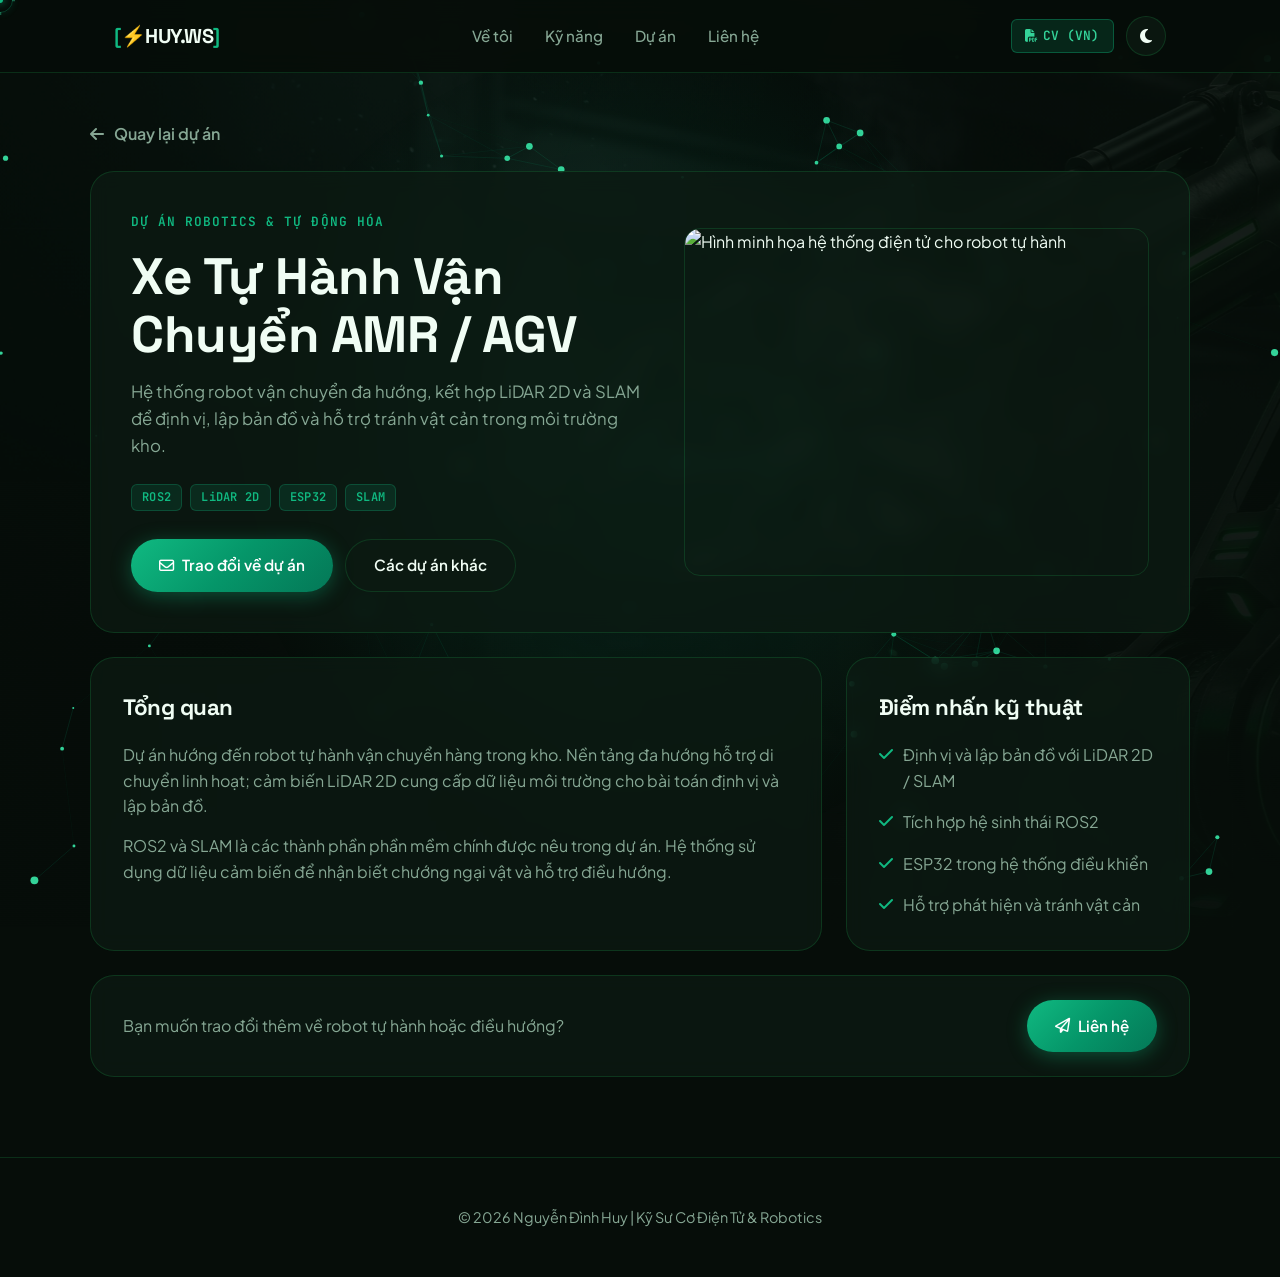
==== project-amr.html @ 8f57e33b "Update porfolio website" ====
<!DOCTYPE html>
<html lang="vi">

<head>
    <meta charset="UTF-8">
    <meta name="viewport" content="width=device-width, initial-scale=1.0">
    <meta name="description"
        content="Chi tiết dự án robot tự hành AMR/AGV với ROS2, LiDAR, SLAM và khả năng vận chuyển trong kho.">
    <title>Xe Tự Hành AMR / AGV | Nguyễn Đình Huy</title>
    <link rel="preconnect" href="https://fonts.googleapis.com">
    <link rel="preconnect" href="https://fonts.gstatic.com" crossorigin>
    <link
        href="https://fonts.googleapis.com/css2?family=JetBrains+Mono:wght@400;500;600;700&family=Plus+Jakarta+Sans:wght@300;400;500;600;700&family=Space+Grotesk:wght@400;500;600;700&display=swap"
        rel="stylesheet">
    <link rel="stylesheet" href="https://cdnjs.cloudflare.com/ajax/libs/font-awesome/6.4.0/css/all.min.css">
    <link rel="stylesheet" href="style.css">
</head>

<body>
    <div class="cyber-cursor-dot" id="cursorDot"></div>
    <div class="cyber-cursor-ring" id="cursorRing">
        <span class="notch notch-t"></span>
        <span class="notch notch-b"></span>
        <span class="notch notch-l"></span>
        <span class="notch notch-r"></span>
    </div>
    <div class="site-bg" id="siteBg"></div>
    <div class="bg-spotlight" id="bgSpotlight"></div>
    <canvas id="techCanvas" class="tech-canvas"></canvas>

    <header class="navbar">
        <div class="nav-container">
            <a href="index.html" class="logo"><span class="logo-accent">[⚡</span>HUY.WS<span
                    class="logo-accent">]</span></a>
            <nav class="nav-links" id="navLinks">
                <a href="index.html#about" class="nav-item">Về tôi</a>
                <a href="index.html#skills" class="nav-item">Kỹ năng</a>
                <a href="index.html#projects" class="nav-item">Dự án</a>
                <a href="index.html#contact" class="nav-item">Liên hệ</a>
            </nav>
            <div class="nav-actions">
                <div class="cv-nav-links">
                    <a href="Personal%20Information/CV_Vietnamese_version.pdf" target="_blank" rel="noopener"
                        class="nav-cv-btn"><i class="fa-solid fa-file-pdf"></i> CV (VN)</a>
                </div>
                <button id="themeToggle" class="icon-btn" type="button" title="Chuyển chế độ sáng/tối"
                    aria-label="Chuyển chế độ sáng/tối"><i class="fa-solid fa-moon"></i></button>
                <button id="mobileMenuBtn" class="mobile-toggle icon-btn" type="button" aria-label="Menu">
                    <i class="fa-solid fa-bars"></i>
                </button>
            </div>
        </div>
    </header>

    <main class="project-detail-section">
        <div class="project-detail-container">
            <div class="project-breadcrumb">
                <a class="project-back-link" href="index.html#projects">
                    <i class="fa-solid fa-arrow-left"></i> Quay lại dự án
                </a>
            </div>

            <section class="project-detail-hero" aria-labelledby="projectTitle">
                <div class="project-detail-copy">
                    <p class="project-detail-eyebrow">Dự án Robotics & Tự động hóa</p>
                    <h1 class="project-detail-title" id="projectTitle">Xe Tự Hành Vận Chuyển AMR / AGV</h1>
                    <p class="project-detail-summary">
                        Hệ thống robot vận chuyển đa hướng, kết hợp LiDAR 2D và SLAM để định vị, lập bản đồ và hỗ trợ
                        tránh vật cản trong môi trường kho.
                    </p>
                    <div class="project-detail-tags" aria-label="Công nghệ sử dụng">
                        <span class="tag">ROS2</span>
                        <span class="tag">LiDAR 2D</span>
                        <span class="tag">ESP32</span>
                        <span class="tag">SLAM</span>
                    </div>
                    <div class="project-detail-actions">
                        <a class="btn btn-primary"
                            href="mailto:dinhhuy76.mechatronics@gmail.com?subject=Trao%20%C4%91%E1%BB%95i%20v%E1%BB%81%20d%E1%BB%B1%20%C3%A1n%20AMR">
                            <i class="fa-regular fa-envelope"></i> Trao đổi về dự án
                        </a>
                        <a class="btn btn-secondary" href="index.html#projects">Các dự án khác</a>
                    </div>
                </div>
                <img class="project-detail-image"
                    src="https://images.unsplash.com/photo-1518770660439-4636190af475?auto=format&fit=crop&w=1200&q=85"
                    alt="Hình minh họa hệ thống điện tử cho robot tự hành">
            </section>

            <div class="project-detail-content">
                <section class="project-detail-card">
                    <h2>Tổng quan</h2>
                    <p>
                        Dự án hướng đến robot tự hành vận chuyển hàng trong kho. Nền tảng đa hướng hỗ trợ di chuyển
                        linh hoạt; cảm biến LiDAR 2D cung cấp dữ liệu môi trường cho bài toán định vị và lập bản đồ.
                    </p>
                    <p>
                        ROS2 và SLAM là các thành phần phần mềm chính được nêu trong dự án. Hệ thống sử dụng dữ liệu
                        cảm biến để nhận biết chướng ngại vật và hỗ trợ điều hướng.
                    </p>
                </section>
                <aside class="project-detail-card">
                    <h2>Điểm nhấn kỹ thuật</h2>
                    <ul class="project-detail-list">
                        <li><i class="fa-solid fa-check"></i><span>Định vị và lập bản đồ với LiDAR 2D / SLAM</span></li>
                        <li><i class="fa-solid fa-check"></i><span>Tích hợp hệ sinh thái ROS2</span></li>
                        <li><i class="fa-solid fa-check"></i><span>ESP32 trong hệ thống điều khiển</span></li>
                        <li><i class="fa-solid fa-check"></i><span>Hỗ trợ phát hiện và tránh vật cản</span></li>
                    </ul>
                </aside>
            </div>

            <section class="project-detail-footer">
                <p>Bạn muốn trao đổi thêm về robot tự hành hoặc điều hướng?</p>
                <a class="btn btn-primary" href="mailto:dinhhuy76.mechatronics@gmail.com">
                    <i class="fa-regular fa-paper-plane"></i> Liên hệ
                </a>
            </section>
        </div>
    </main>

    <footer class="footer">
        <p>© <span id="year"></span> Nguyễn Đình Huy | Kỹ Sư Cơ Điện Tử & Robotics</p>
    </footer>
    <div id="toast" class="toast"></div>
    <script src="script.js"></script>
</body>

</html>
---- style.css ----
:root {
    --bg-color: #060d09;
    --bg-secondary: #0a1610;
    --card-bg: rgba(12, 26, 18, 0.78);
    --card-border: rgba(34, 197, 94, 0.18);
    --card-border-hover: rgba(52, 211, 153, 0.5);
    --text-primary: #f0fdf4;
    --text-secondary: #86a794;
    --accent: #10b981;
    --accent-hover: #34d399;
    --accent-glow: rgba(16, 185, 129, 0.35);
    --accent-gradient: linear-gradient(135deg, #10b981 0%, #059669 50%, #047857 100%);
    --accent-cyber: linear-gradient(135deg, #00f59b 0%, #10b981 50%, #0284c7 100%);
    --blob-1: rgba(16, 185, 129, 0.16);
    --blob-2: rgba(5, 150, 105, 0.14);
    --nav-bg: rgba(6, 13, 9, 0.88);
    --radius-sm: 8px;
    --radius-md: 16px;
    --radius-lg: 24px;
    --transition: all 0.3s cubic-bezier(0.4, 0, 0.2, 1);
}

[data-theme="light"] {
    --bg-color: #f1f8f4;
    --bg-secondary: #e5f1ea;
    --card-bg: rgba(255, 255, 255, 0.88);
    --card-border: rgba(16, 185, 129, 0.2);
    --card-border-hover: rgba(5, 150, 105, 0.5);
    --text-primary: #062b1b;
    --text-secondary: #3b6351;
    --accent: #059669;
    --accent-hover: #047857;
    --accent-glow: rgba(5, 150, 105, 0.25);
    --accent-gradient: linear-gradient(135deg, #059669 0%, #10b981 50%, #047857 100%);
    --accent-cyber: linear-gradient(135deg, #059669 0%, #0d9488 50%, #0284c7 100%);
    --blob-1: rgba(16, 185, 129, 0.15);
    --blob-2: rgba(52, 211, 153, 0.12);
    --nav-bg: rgba(241, 248, 244, 0.9);
}

* {
    margin: 0;
    padding: 0;
    box-sizing: border-box;
}

html {
    scroll-behavior: smooth;
    font-family: 'Plus Jakarta Sans', -apple-system, BlinkMacSystemFont, sans-serif;
}

h1, h2, h3, h4, .hero-title, .section-title, .logo, .avatar-name, .project-title {
    font-family: 'Space Grotesk', -apple-system, BlinkMacSystemFont, sans-serif;
    letter-spacing: -0.5px;
}

body {
    background-color: var(--bg-color);
    color: var(--text-primary);
    min-height: 100vh;
    line-height: 1.6;
    overflow-x: hidden;
    position: relative;
    transition: background-color 0.4s ease, color 0.4s ease;
}

/* Immersive High-Tech Background Image with Parallax */
.site-bg {
    position: fixed;
    top: 0;
    left: 0;
    width: 100%;
    height: 100%;
    background-image: url('Personal%20Information/Background.png');
    background-position: center center;
    background-size: cover;
    background-repeat: no-repeat;
    z-index: -3;
    pointer-events: none;
    transform: scale(1.06) translate(var(--bg-x, 0px), var(--bg-y, 0px));
    transition: transform 0.15s cubic-bezier(0.25, 0.46, 0.45, 0.94);
    will-change: transform;
}

.site-bg::after {
    content: "";
    position: absolute;
    inset: 0;
    /* Làm sáng nhẹ hơn một chút, giữ độ sâu công nghệ */
    background: 
        radial-gradient(circle at center, rgba(6, 13, 9, 0.44) 0%, rgba(6, 13, 9, 0.78) 85%),
        linear-gradient(180deg, rgba(6, 13, 9, 0.54) 0%, rgba(6, 13, 9, 0.70) 50%, rgba(6, 13, 9, 0.88) 100%);
}

[data-theme="light"] .site-bg::after {
    background: 
        radial-gradient(circle at center, rgba(241, 248, 244, 0.65) 0%, rgba(241, 248, 244, 0.88) 85%),
        linear-gradient(180deg, rgba(241, 248, 244, 0.7) 0%, rgba(241, 248, 244, 0.82) 50%, rgba(241, 248, 244, 0.94) 100%);
}

/* Mouse Spotlight Flashlight */
.bg-spotlight {
    position: fixed;
    top: 0;
    left: 0;
    width: 100%;
    height: 100%;
    pointer-events: none;
    z-index: -2;
    background: radial-gradient(
        circle 550px at var(--mouse-x, 50%) var(--mouse-y, 50%),
        rgba(16, 185, 129, 0.14),
        transparent 75%
    );
    transition: opacity 0.3s ease;
}

/* Interactive Particle Canvas */
.tech-canvas {
    position: fixed;
    top: 0;
    left: 0;
    width: 100%;
    height: 100%;
    z-index: -1;
    pointer-events: none;
}

/* Custom Futuristic Cyber Cursor (Nhỏ gọn, mờ dịu và tinh tế) */
.cyber-cursor-dot {
    position: fixed;
    top: 0;
    left: 0;
    width: 6px;
    height: 6px;
    background: #10b981;
    border-radius: 50%;
    pointer-events: none;
    z-index: 9999;
    box-shadow: 0 0 8px #10b981;
    transform: translate(-50%, -50%);
    transition: width 0.2s, height 0.2s, background-color 0.2s;
}

.cyber-cursor-ring {
    position: fixed;
    top: 0;
    left: 0;
    width: 26px;
    height: 26px;
    border: 1px solid rgba(16, 185, 129, 0.38);
    opacity: 0.75;
    border-radius: 50%;
    pointer-events: none;
    z-index: 9998;
    transform: translate(-50%, -50%);
    transition: width 0.25s cubic-bezier(0.175, 0.885, 0.32, 1.275), 
                height 0.25s cubic-bezier(0.175, 0.885, 0.32, 1.275), 
                border-color 0.2s, 
                background-color 0.2s, 
                opacity 0.2s,
                border-radius 0.2s;
    box-shadow: 0 0 8px rgba(16, 185, 129, 0.18);
}

.notch {
    position: absolute;
    background: rgba(52, 211, 153, 0.55);
    pointer-events: none;
    transition: all 0.2s ease;
}
.notch-t { top: -3px; left: 50%; transform: translateX(-50%); width: 1.5px; height: 3px; }
.notch-b { bottom: -3px; left: 50%; transform: translateX(-50%); width: 1.5px; height: 3px; }
.notch-l { left: -3px; top: 50%; transform: translateY(-50%); width: 3px; height: 1.5px; }
.notch-r { right: -3px; top: 50%; transform: translateY(-50%); width: 3px; height: 1.5px; }

.cyber-cursor-ring.hovering {
    width: 44px;
    height: 44px;
    border-radius: 8px;
    border-color: rgba(52, 211, 153, 0.65);
    background-color: rgba(16, 185, 129, 0.08);
    box-shadow: 0 0 16px rgba(52, 211, 153, 0.3);
    opacity: 0.95;
}
.cyber-cursor-dot.hovering {
    width: 8px;
    height: 8px;
    background: #34d399;
    box-shadow: 0 0 12px #34d399;
}

.cyber-cursor-ring.clicking {
    transform: translate(-50%, -50%) scale(0.75);
    border-color: #00f59b;
    background-color: rgba(0, 245, 155, 0.2);
}

@media (hover: none) and (pointer: coarse) {
    .cyber-cursor-dot, .cyber-cursor-ring {
        display: none !important;
    }
}

/* Tech Accent Font */
.tech-font {
    font-family: 'JetBrains Mono', 'Fira Code', monospace;
}

/* Utilities */
.gradient-text {
    background: var(--accent-gradient);
    -webkit-background-clip: text;
    -webkit-text-fill-color: transparent;
    display: inline-block;
}

/* Navbar */
.navbar {
    position: sticky;
    top: 0;
    z-index: 100;
    backdrop-filter: blur(12px);
    -webkit-backdrop-filter: blur(12px);
    background-color: var(--nav-bg);
    border-bottom: 1px solid var(--card-border);
    transition: var(--transition);
}

.nav-container {
    max-width: 1100px;
    margin: 0 auto;
    padding: 1rem 1.5rem;
    display: flex;
    align-items: center;
    justify-content: space-between;
}

.logo {
    font-size: 1.25rem;
    font-weight: 800;
    color: var(--text-primary);
    text-decoration: none;
    letter-spacing: -0.5px;
}
.logo-accent {
    color: var(--accent);
}

.nav-links {
    display: flex;
    gap: 2rem;
}

.nav-item {
    text-decoration: none;
    color: var(--text-secondary);
    font-weight: 500;
    font-size: 0.95rem;
    transition: var(--transition);
    position: relative;
}

.nav-item:hover, .nav-item.active {
    color: var(--text-primary);
}

.nav-actions {
    display: flex;
    align-items: center;
    gap: 0.75rem;
}

.cv-nav-links {
    display: flex;
    align-items: center;
    gap: 0.5rem;
}

.nav-cv-btn {
    padding: 0.38rem 0.85rem;
    background: rgba(16, 185, 129, 0.15);
    border: 1px solid rgba(16, 185, 129, 0.35);
    color: var(--accent-hover);
    text-decoration: none;
    border-radius: 6px;
    font-size: 0.8rem;
    font-family: 'JetBrains Mono', monospace;
    font-weight: 600;
    display: inline-flex;
    align-items: center;
    gap: 5px;
    transition: var(--transition);
}

.nav-cv-btn:hover {
    background: var(--accent);
    color: #ffffff;
    box-shadow: 0 0 15px rgba(16, 185, 129, 0.4);
    transform: translateY(-2px);
}

.nav-cv-btn.outline {
    background: transparent;
    border-color: var(--card-border);
    color: var(--text-secondary);
}

.nav-cv-btn.outline:hover {
    border-color: var(--accent);
    color: var(--text-primary);
}

.icon-btn {
    background: var(--card-bg);
    border: 1px solid var(--card-border);
    color: var(--text-primary);
    width: 40px;
    height: 40px;
    border-radius: 50%;
    cursor: pointer;
    display: flex;
    align-items: center;
    justify-content: center;
    font-size: 1rem;
    transition: var(--transition);
}

.icon-btn:hover {
    transform: translateY(-2px);
    border-color: var(--accent);
    color: var(--accent);
}

.mobile-toggle {
    display: none;
}

/* Hero Section */
.hero-section {
    padding: 6rem 1.5rem 4rem;
    text-align: center;
}

.hero-container {
    max-width: 800px;
    margin: 0 auto;
}

.hero-badge {
    display: inline-flex;
    align-items: center;
    gap: 8px;
    padding: 6px 16px;
    background: var(--card-bg);
    border: 1px solid var(--card-border);
    border-radius: 100px;
    font-size: 0.85rem;
    font-family: 'JetBrains Mono', monospace;
    color: var(--text-secondary);
    margin-bottom: 1.5rem;
    letter-spacing: 0.5px;
}

.badge-dot {
    width: 8px;
    height: 8px;
    background-color: var(--accent);
    border-radius: 50%;
    box-shadow: 0 0 10px var(--accent);
    animation: pulse 2s infinite;
}

@keyframes pulse {
    0%, 100% { opacity: 1; transform: scale(1); box-shadow: 0 0 12px var(--accent); }
    50% { opacity: 0.5; transform: scale(0.8); box-shadow: 0 0 4px var(--accent); }
}

.hero-title {
    font-size: 3rem;
    font-weight: 800;
    line-height: 1.2;
    margin-bottom: 1.25rem;
    letter-spacing: -1px;
}

.hero-subtitle {
    font-size: 1.15rem;
    color: var(--text-secondary);
    max-width: 600px;
    margin: 0 auto 2.5rem;
}

.hero-cta {
    display: flex;
    justify-content: center;
    gap: 1rem;
    margin-bottom: 2.5rem;
    flex-wrap: wrap;
}

.btn {
    padding: 0.85rem 1.75rem;
    border-radius: 100px;
    font-weight: 600;
    font-size: 0.95rem;
    text-decoration: none;
    display: inline-flex;
    align-items: center;
    gap: 0.5rem;
    cursor: pointer;
    transition: var(--transition);
    border: none;
}

.btn-primary {
    background: var(--accent-gradient);
    color: #ffffff;
    box-shadow: 0 4px 20px var(--accent-glow);
}

.btn-primary:hover {
    transform: translateY(-2px);
    box-shadow: 0 6px 25px rgba(16, 185, 129, 0.5);
}

.btn-cv {
    background: rgba(16, 185, 129, 0.18);
    color: var(--text-primary);
    border: 1.5px solid var(--accent);
    box-shadow: 0 4px 15px rgba(16, 185, 129, 0.25);
}

.btn-cv:hover {
    background: var(--accent);
    color: #ffffff;
    transform: translateY(-2px);
    box-shadow: 0 6px 25px rgba(16, 185, 129, 0.55);
}

.btn-secondary {
    background: var(--card-bg);
    color: var(--text-primary);
    border: 1px solid var(--card-border);
}

.btn-secondary:hover {
    border-color: var(--text-primary);
    transform: translateY(-2px);
}

.social-links {
    display: flex;
    justify-content: center;
    gap: 1.25rem;
}

.social-icon {
    color: var(--text-secondary);
    font-size: 1.35rem;
    transition: var(--transition);
}

.social-icon:hover {
    color: var(--accent);
    transform: translateY(-3px);
}

/* Sections Common */
.section {
    padding: 5rem 1.5rem;
}

.section-container {
    max-width: 1100px;
    margin: 0 auto;
}

.section-header {
    text-align: center;
    margin-bottom: 3.5rem;
}

.section-title {
    font-size: 2.25rem;
    font-weight: 800;
    letter-spacing: -0.5px;
    margin-bottom: 0.5rem;
}

.section-desc {
    color: var(--text-secondary);
    font-size: 1rem;
}

/* About Grid */
.about-grid {
    display: grid;
    grid-template-columns: 1fr 2fr;
    gap: 2rem;
}

.about-card {
    background: var(--card-bg);
    border: 1px solid var(--card-border);
    border-radius: var(--radius-lg);
    padding: 2.5rem;
    backdrop-filter: blur(10px);
}

.avatar-card {
    text-align: center;
    display: flex;
    flex-direction: column;
    align-items: center;
    justify-content: center;
}

.avatar-wrapper {
    position: relative;
    width: 150px;
    height: 150px;
    border-radius: 50%;
    padding: 4px;
    background: var(--accent-gradient);
    margin-bottom: 1.25rem;
    box-shadow: 0 0 25px rgba(16, 185, 129, 0.35);
    transition: transform 0.4s ease, box-shadow 0.4s ease;
}

.avatar-wrapper:hover {
    transform: scale(1.05);
    box-shadow: 0 0 40px rgba(16, 185, 129, 0.6);
}

.avatar-img {
    width: 100%;
    height: 100%;
    border-radius: 50%;
    object-fit: cover;
    display: block;
}

.avatar-glow-ring {
    position: absolute;
    inset: -6px;
    border-radius: 50%;
    border: 1.5px dashed rgba(52, 211, 153, 0.55);
    animation: rotateRing 15s linear infinite;
    pointer-events: none;
}

@keyframes rotateRing {
    from { transform: rotate(0deg); }
    to { transform: rotate(360deg); }
}

.avatar-name {
    font-size: 1.35rem;
    font-weight: 700;
    margin-bottom: 0.25rem;
}

.avatar-role {
    color: var(--accent);
    font-size: 0.9rem;
    font-weight: 500;
}

.bio-card h3 {
    font-size: 1.5rem;
    margin-bottom: 1rem;
}

.bio-card p {
    color: var(--text-secondary);
    margin-bottom: 2rem;
    line-height: 1.8;
}

.stats-grid {
    display: grid;
    grid-template-columns: repeat(3, 1fr);
    gap: 1.5rem;
    border-top: 1px solid var(--card-border);
    padding-top: 1.5rem;
}

.stat-number {
    display: block;
    font-size: 1.8rem;
    font-weight: 800;
    color: var(--accent);
}

.stat-label {
    font-size: 0.85rem;
    color: var(--text-secondary);
}

/* Skills Grid */
.skills-grid {
    display: grid;
    grid-template-columns: repeat(auto-fill, minmax(280px, 1fr));
    gap: 1.5rem;
}

.skill-card {
    background: var(--card-bg);
    border: 1px solid var(--card-border);
    border-radius: var(--radius-md);
    padding: 1.75rem;
    backdrop-filter: blur(10px);
    transition: var(--transition);
    position: relative;
    overflow: hidden;
}

.skill-card::after {
    content: "";
    position: absolute;
    top: 0;
    left: 0;
    right: 0;
    height: 2px;
    background: var(--accent-gradient);
    opacity: 0;
    transition: var(--transition);
}

.skill-card:hover {
    transform: translateY(-5px);
    border-color: var(--accent);
    box-shadow: 0 10px 25px rgba(0, 0, 0, 0.3), 0 0 15px rgba(16, 185, 129, 0.15);
}

.skill-card:hover::after {
    opacity: 1;
}

.skill-icon {
    font-size: 2.2rem;
    margin-bottom: 1rem;
    display: inline-block;
}

.skill-icon.chip { color: #10b981; }
.skill-icon.cad { color: #06b6d4; }
.skill-icon.pcb { color: #34d399; }
.skill-icon.plc { color: #f59e0b; }
.skill-icon.robot { color: #10b981; }
.skill-icon.code { color: #38bdf8; }

.skill-card h4 {
    font-size: 1.15rem;
    margin-bottom: 0.5rem;
}

.skill-card p {
    color: var(--text-secondary);
    font-size: 0.9rem;
}

/* Projects Grid */
.projects-grid {
    display: grid;
    grid-template-columns: repeat(auto-fill, minmax(320px, 1fr));
    gap: 2rem;
}

.project-card {
    background: var(--card-bg);
    border: 1px solid var(--card-border);
    border-radius: var(--radius-lg);
    overflow: hidden;
    backdrop-filter: blur(10px);
    transition: var(--transition);
    display: flex;
    flex-direction: column;
    color: inherit;
    text-decoration: none;
}

.project-card:hover {
    transform: translateY(-6px);
    border-color: var(--accent);
    box-shadow: 0 12px 30px rgba(0, 0, 0, 0.4), 0 0 20px rgba(16, 185, 129, 0.2);
}

.project-card:focus-visible {
    outline: 2px solid var(--accent);
    outline-offset: 4px;
}

.project-img-box {
    width: 100%;
    height: 190px;
    overflow: hidden;
    position: relative;
}

.project-img-box::after {
    content: "";
    position: absolute;
    inset: 0;
    background: linear-gradient(180deg, transparent 60%, rgba(6, 13, 9, 0.8) 100%);
    pointer-events: none;
}

.project-img {
    width: 100%;
    height: 100%;
    object-fit: cover;
    transition: transform 0.5s ease;
}

.project-card:hover .project-img {
    transform: scale(1.05);
}

.project-info {
    padding: 1.5rem;
    display: flex;
    flex-direction: column;
    flex: 1;
}

.project-tags {
    display: flex;
    gap: 0.5rem;
    margin-bottom: 0.75rem;
    flex-wrap: wrap;
}

.tag {
    font-family: 'JetBrains Mono', monospace;
    font-size: 0.75rem;
    padding: 3px 10px;
    background: rgba(16, 185, 129, 0.12);
    color: var(--accent);
    border: 1px solid rgba(16, 185, 129, 0.25);
    border-radius: 6px;
    font-weight: 600;
    letter-spacing: 0.3px;
}

.project-title {
    font-size: 1.25rem;
    margin-bottom: 0.5rem;
}

.project-description {
    font-size: 0.9rem;
    color: var(--text-secondary);
    margin-bottom: 1.5rem;
    flex: 1;
}

.project-links {
    display: flex;
    gap: 1rem;
}

.btn-link {
    font-size: 0.85rem;
    font-weight: 600;
    color: var(--accent);
    text-decoration: none;
    display: inline-flex;
    align-items: center;
    gap: 5px;
    transition: var(--transition);
}

.btn-link.secondary {
    color: var(--text-secondary);
}

.btn-link:hover {
    color: var(--accent-hover);
    text-decoration: underline;
}

/* Project detail pages */
.project-detail-section {
    padding: 3rem 1.5rem 5rem;
}

.project-detail-container {
    max-width: 1100px;
    margin: 0 auto;
}

.project-breadcrumb {
    margin-bottom: 1.5rem;
}

.project-back-link {
    display: inline-flex;
    align-items: center;
    gap: 0.6rem;
    color: var(--text-secondary);
    text-decoration: none;
    font-weight: 600;
    transition: var(--transition);
}

.project-back-link:hover {
    color: var(--accent);
    transform: translateX(-3px);
}

.project-detail-hero {
    display: grid;
    grid-template-columns: 1.05fr 0.95fr;
    align-items: center;
    gap: 2.5rem;
    padding: 2.5rem;
    background: var(--card-bg);
    border: 1px solid var(--card-border);
    border-radius: var(--radius-lg);
    backdrop-filter: blur(10px);
}

.project-detail-copy {
    min-width: 0;
}

.project-detail-eyebrow {
    margin-bottom: 1rem;
    color: var(--accent);
    font-family: 'JetBrains Mono', monospace;
    font-size: 0.8rem;
    font-weight: 600;
    letter-spacing: 0.08em;
    text-transform: uppercase;
}

.project-detail-title {
    margin-bottom: 1rem;
    font-size: clamp(2rem, 4vw, 3.25rem);
    line-height: 1.12;
}

.project-detail-summary {
    color: var(--text-secondary);
    font-size: 1.05rem;
}

.project-detail-tags {
    display: flex;
    flex-wrap: wrap;
    gap: 0.5rem;
    margin: 1.5rem 0 1.75rem;
}

.project-detail-image {
    width: 100%;
    aspect-ratio: 4 / 3;
    display: block;
    object-fit: cover;
    border-radius: var(--radius-md);
    border: 1px solid var(--card-border);
}

.project-detail-actions {
    display: flex;
    flex-wrap: wrap;
    gap: 0.75rem;
}

.project-detail-content {
    display: grid;
    grid-template-columns: minmax(0, 1.7fr) minmax(240px, 0.8fr);
    gap: 1.5rem;
    margin-top: 1.5rem;
}

.project-detail-card {
    padding: 2rem;
    background: var(--card-bg);
    border: 1px solid var(--card-border);
    border-radius: var(--radius-lg);
    backdrop-filter: blur(10px);
}

.project-detail-card h2 {
    margin-bottom: 1rem;
    font-size: 1.4rem;
}

.project-detail-card p {
    color: var(--text-secondary);
}

.project-detail-card p + p {
    margin-top: 0.9rem;
}

.project-detail-list {
    display: grid;
    gap: 1rem;
    list-style: none;
}

.project-detail-list li {
    display: flex;
    align-items: flex-start;
    gap: 0.65rem;
    color: var(--text-secondary);
}

.project-detail-list i {
    margin-top: 0.25rem;
    color: var(--accent);
}

.project-detail-footer {
    margin-top: 1.5rem;
    padding: 1.5rem 2rem;
    display: flex;
    align-items: center;
    justify-content: space-between;
    gap: 1rem;
    background: var(--card-bg);
    border: 1px solid var(--card-border);
    border-radius: var(--radius-lg);
    backdrop-filter: blur(10px);
}

.project-detail-footer p {
    color: var(--text-secondary);
}

/* Contact Section */
.contact-box {
    display: grid;
    grid-template-columns: 1fr 1fr;
    gap: 2.5rem;
    background: var(--card-bg);
    border: 1px solid var(--card-border);
    border-radius: var(--radius-lg);
    padding: 3rem;
    backdrop-filter: blur(10px);
}

.contact-info h3 {
    font-size: 1.4rem;
    margin-bottom: 0.75rem;
}

.contact-info > p {
    color: var(--text-secondary);
    margin-bottom: 2rem;
    font-size: 0.95rem;
}

.contact-items {
    display: flex;
    flex-direction: column;
    gap: 1.25rem;
}

.contact-item {
    display: flex;
    align-items: center;
    gap: 1rem;
    cursor: pointer;
    padding: 0.75rem;
    border-radius: var(--radius-sm);
    transition: var(--transition);
}

.contact-item:hover {
    background: rgba(16, 185, 129, 0.08);
}

.item-icon {
    width: 44px;
    height: 44px;
    border-radius: 12px;
    background: rgba(16, 185, 129, 0.12);
    border: 1px solid rgba(16, 185, 129, 0.22);
    color: var(--accent);
    display: flex;
    align-items: center;
    justify-content: center;
    font-size: 1.1rem;
}

.contact-item .label {
    display: block;
    font-size: 0.8rem;
    color: var(--text-secondary);
}

.contact-item .val {
    font-weight: 600;
    font-size: 0.95rem;
}

.contact-form {
    display: flex;
    flex-direction: column;
    gap: 1.25rem;
}

.form-group {
    display: flex;
    flex-direction: column;
    gap: 0.4rem;
}

.form-group label {
    font-size: 0.85rem;
    font-weight: 600;
    color: var(--text-secondary);
}

.form-group input,
.form-group textarea {
    background: rgba(10, 24, 16, 0.65);
    border: 1px solid var(--card-border);
    border-radius: var(--radius-sm);
    padding: 0.75rem 1rem;
    color: var(--text-primary);
    font-family: inherit;
    font-size: 0.95rem;
    outline: none;
    transition: var(--transition);
}

[data-theme="light"] .form-group input,
[data-theme="light"] .form-group textarea {
    background: #ffffff;
}

.form-group input:focus,
.form-group textarea:focus {
    border-color: var(--accent);
    box-shadow: 0 0 0 3px rgba(16, 185, 129, 0.25);
}

.btn-block {
    width: 100%;
    justify-content: center;
}

/* Footer */
.footer {
    text-align: center;
    padding: 3rem 1.5rem;
    border-top: 1px solid var(--card-border);
    color: var(--text-secondary);
    font-size: 0.9rem;
}

/* Toast */
.toast {
    position: fixed;
    bottom: 2rem;
    right: 2rem;
    background: #10b981;
    color: #ffffff;
    padding: 0.75rem 1.5rem;
    border-radius: var(--radius-sm);
    font-weight: 600;
    box-shadow: 0 10px 25px rgba(0, 0, 0, 0.3);
    transform: translateY(100px);
    opacity: 0;
    transition: var(--transition);
    z-index: 1000;
}

.toast.show {
    transform: translateY(0);
    opacity: 1;
}

/* Responsive */
@media (max-width: 900px) {
    .about-grid, .contact-box {
        grid-template-columns: 1fr;
    }

    .project-detail-content {
        grid-template-columns: 1fr;
    }
}

@media (max-width: 768px) {
    .nav-links {
        display: none;
        position: absolute;
        top: 100%;
        left: 0;
        right: 0;
        background-color: var(--nav-bg);
        flex-direction: column;
        padding: 1.5rem;
        border-bottom: 1px solid var(--card-border);
    }
    
    .nav-links.active {
        display: flex;
    }

    .mobile-toggle {
        display: flex;
    }

    .hero-title {
        font-size: 2.25rem;
    }

    .project-detail-hero {
        grid-template-columns: 1fr;
        padding: 1.5rem;
    }

    .project-detail-image {
        grid-row: 1;
    }

    .project-detail-footer {
        align-items: flex-start;
        flex-direction: column;
    }
}

@media (max-width: 600px) {
    .cv-nav-links {
        display: none;
    }
}
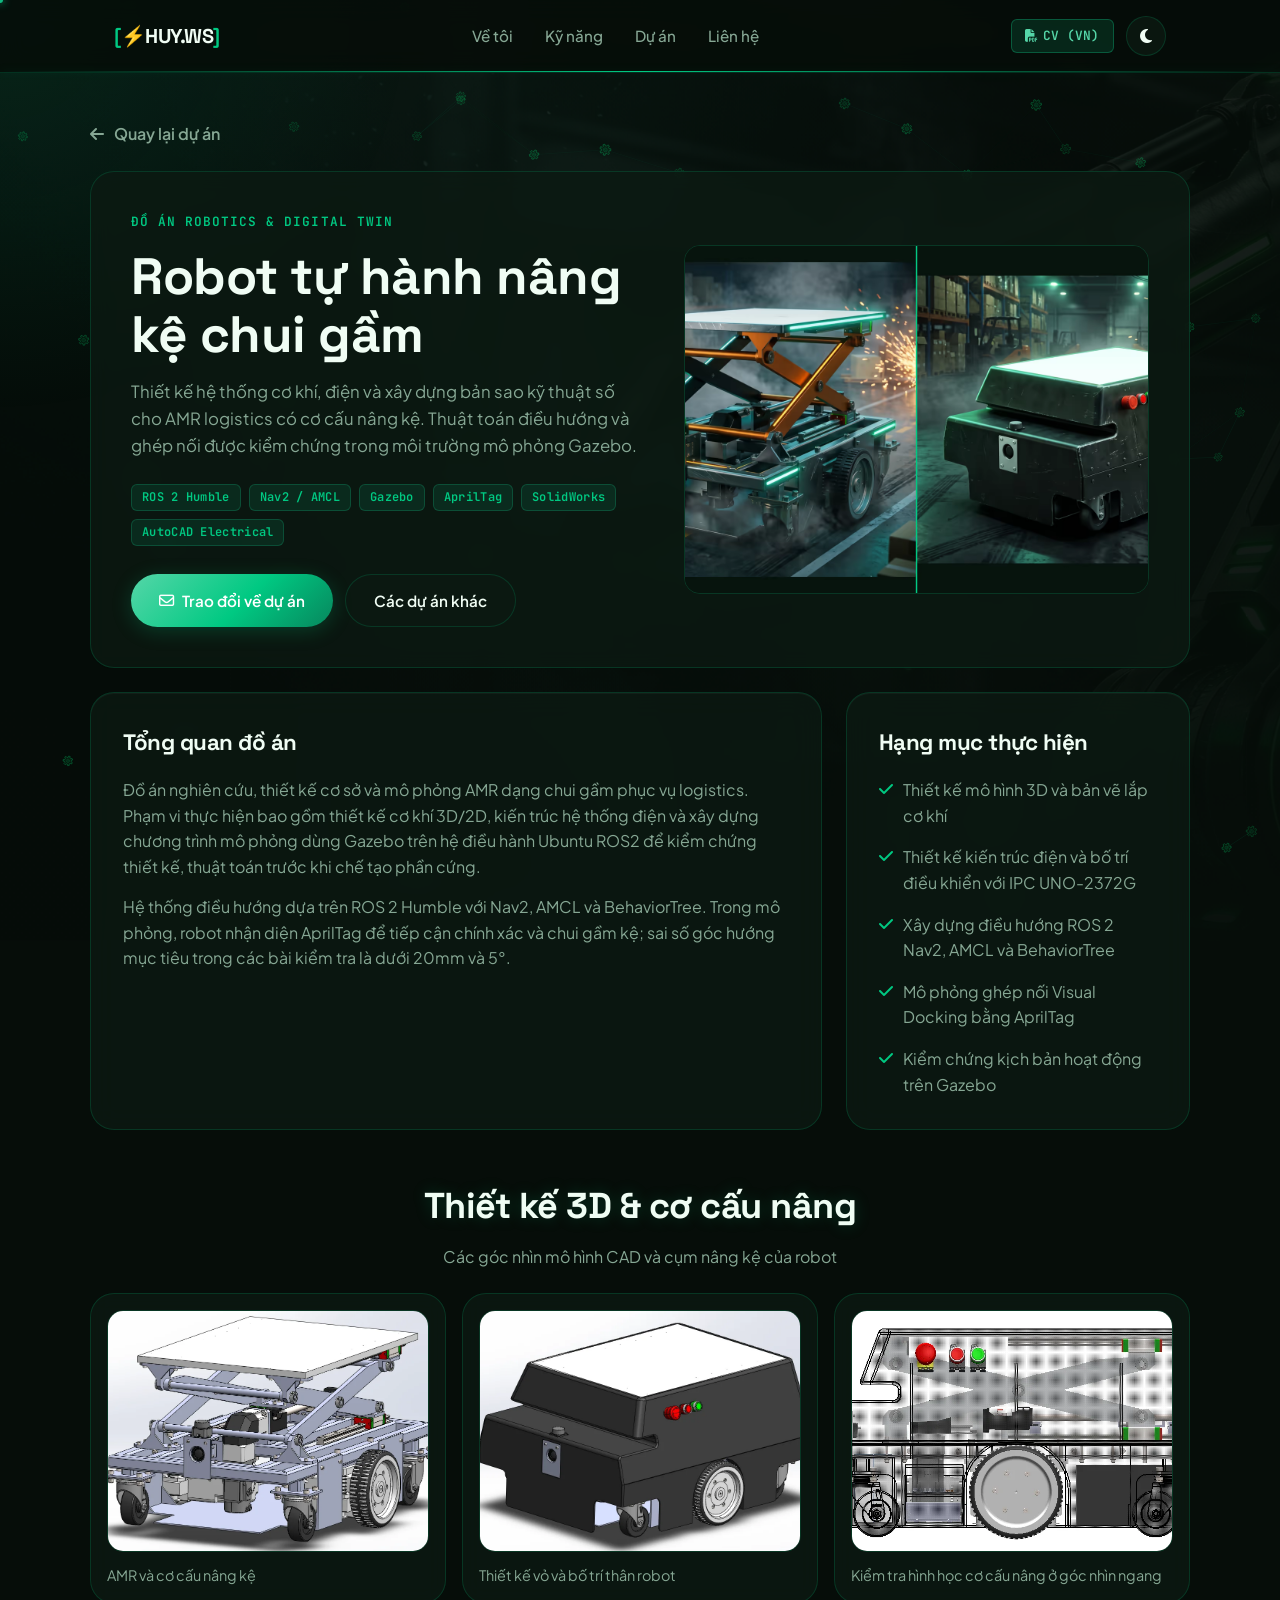
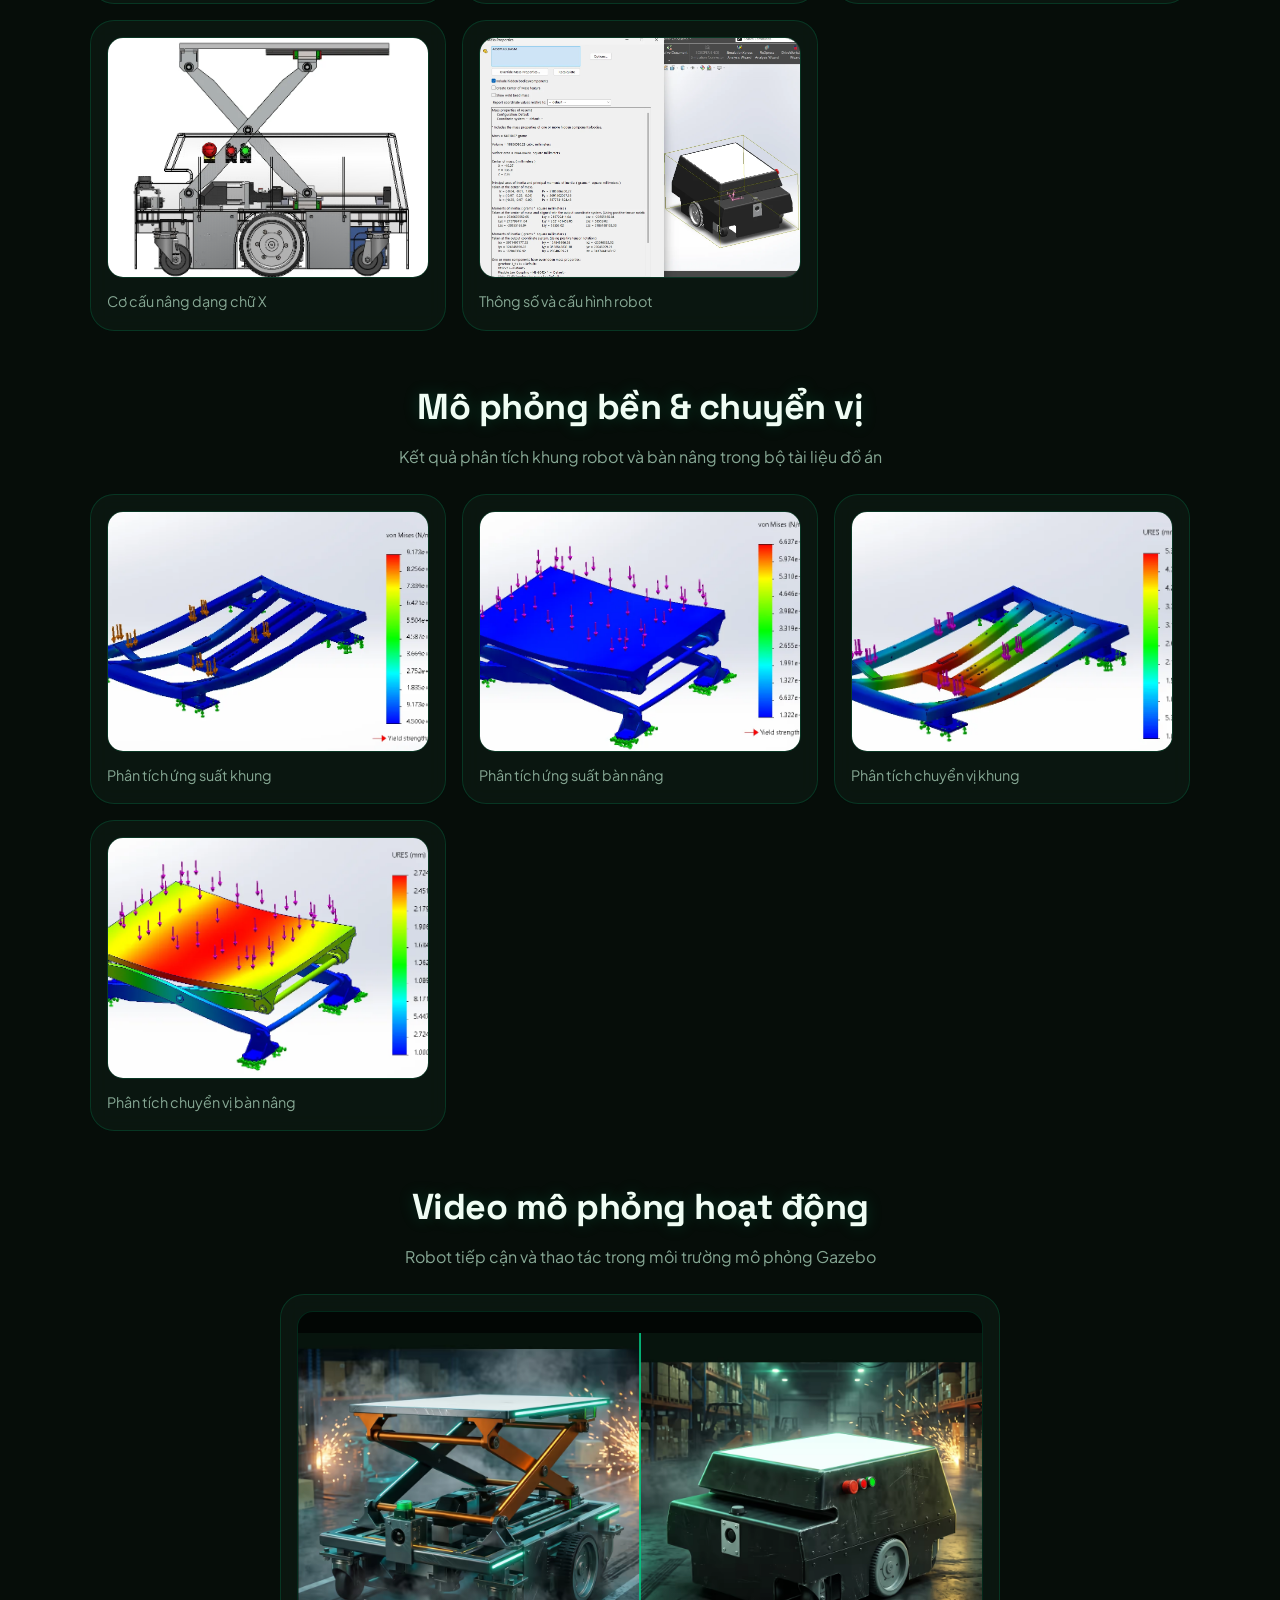
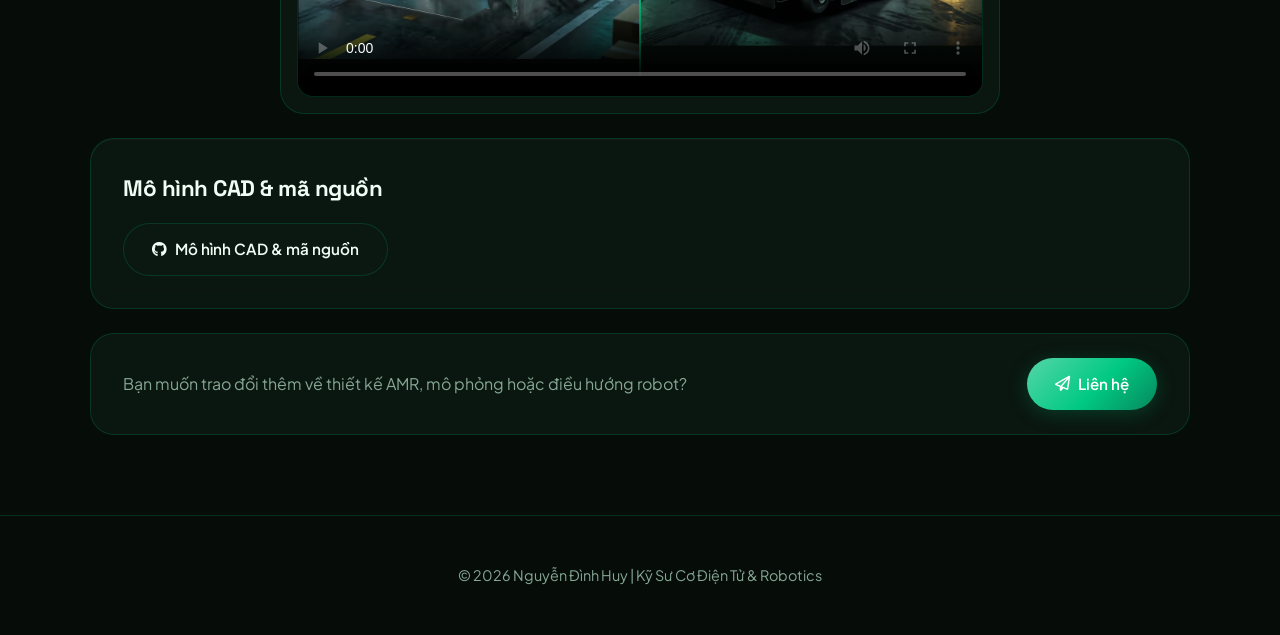
==== commit 5d759d2c: "update 11-03-2026" ====
--- a/project-amr.html
+++ b/project-amr.html
@@ -5,8 +5,8 @@
     <meta charset="UTF-8">
     <meta name="viewport" content="width=device-width, initial-scale=1.0">
     <meta name="description"
-        content="Chi tiết dự án robot tự hành AMR/AGV với ROS2, LiDAR, SLAM và khả năng vận chuyển trong kho.">
-    <title>Xe Tự Hành AMR / AGV | Nguyễn Đình Huy</title>
+        content="Đồ án thiết kế và mô phỏng robot tự hành nâng kệ chui gầm với ROS 2 Nav2, Gazebo, AprilTag, SolidWorks và các bản vẽ cơ khí, điện.">
+    <title>Robot tự hành nâng kệ chui gầm | Nguyễn Đình Huy</title>
     <link rel="preconnect" href="https://fonts.googleapis.com">
     <link rel="preconnect" href="https://fonts.gstatic.com" crossorigin>
     <link
@@ -62,56 +62,148 @@
 
             <section class="project-detail-hero" aria-labelledby="projectTitle">
                 <div class="project-detail-copy">
-                    <p class="project-detail-eyebrow">Dự án Robotics & Tự động hóa</p>
-                    <h1 class="project-detail-title" id="projectTitle">Xe Tự Hành Vận Chuyển AMR / AGV</h1>
+                    <p class="project-detail-eyebrow">Đồ án Robotics &amp; Digital Twin</p>
+                    <h1 class="project-detail-title" id="projectTitle">Robot tự hành nâng kệ chui gầm</h1>
                     <p class="project-detail-summary">
-                        Hệ thống robot vận chuyển đa hướng, kết hợp LiDAR 2D và SLAM để định vị, lập bản đồ và hỗ trợ
-                        tránh vật cản trong môi trường kho.
+                        Thiết kế hệ thống cơ khí, điện và xây dựng bản sao kỹ thuật số cho AMR logistics có cơ cấu
+                        nâng kệ. Thuật toán điều hướng và ghép nối được kiểm chứng trong môi trường mô phỏng Gazebo.
                     </p>
                     <div class="project-detail-tags" aria-label="Công nghệ sử dụng">
-                        <span class="tag">ROS2</span>
-                        <span class="tag">LiDAR 2D</span>
-                        <span class="tag">ESP32</span>
-                        <span class="tag">SLAM</span>
+                        <span class="tag">ROS 2 Humble</span>
+                        <span class="tag">Nav2 / AMCL</span>
+                        <span class="tag">Gazebo</span>
+                        <span class="tag">AprilTag</span>
+                        <span class="tag">SolidWorks</span>
+                        <span class="tag">AutoCAD Electrical</span>
                     </div>
                     <div class="project-detail-actions">
                         <a class="btn btn-primary"
-                            href="mailto:dinhhuy76.mechatronics@gmail.com?subject=Trao%20%C4%91%E1%BB%95i%20v%E1%BB%81%20d%E1%BB%B1%20%C3%A1n%20AMR">
+                            href="mailto:dinhhuy76.mechatronics@gmail.com?subject=Trao%20%C4%91%E1%BB%95i%20v%E1%BB%81%20Robot%20t%E1%BB%B1%20h%C3%A0nh%20n%C3%A2ng%20k%E1%BB%87%20chui%20g%E1%BA%A7m">
                             <i class="fa-regular fa-envelope"></i> Trao đổi về dự án
                         </a>
                         <a class="btn btn-secondary" href="index.html#projects">Các dự án khác</a>
                     </div>
                 </div>
-                <img class="project-detail-image"
-                    src="https://images.unsplash.com/photo-1518770660439-4636190af475?auto=format&fit=crop&w=1200&q=85"
-                    alt="Hình minh họa hệ thống điện tử cho robot tự hành">
+                <img class="project-detail-image" src="project-assets/amr/amr-composite-poster.avif"
+                    alt="Hai phương án poster robot tự hành nâng kệ chui gầm, ghép cạnh nhau">
             </section>
 
             <div class="project-detail-content">
                 <section class="project-detail-card">
-                    <h2>Tổng quan</h2>
+                    <h2>Tổng quan đồ án</h2>
                     <p>
-                        Dự án hướng đến robot tự hành vận chuyển hàng trong kho. Nền tảng đa hướng hỗ trợ di chuyển
-                        linh hoạt; cảm biến LiDAR 2D cung cấp dữ liệu môi trường cho bài toán định vị và lập bản đồ.
+                        Đồ án nghiên cứu, thiết kế cơ sở và mô phỏng AMR dạng chui gầm phục vụ logistics. Phạm vi
+                        thực hiện bao gồm thiết kế cơ khí 3D/2D, kiến trúc hệ thống điện và xây dựng chương trình mô
+                        phỏng dùng Gazebo trên hệ điều hành Ubuntu ROS2
+                        để kiểm chứng thiết kế, thuật toán trước khi chế tạo phần cứng.
                     </p>
                     <p>
-                        ROS2 và SLAM là các thành phần phần mềm chính được nêu trong dự án. Hệ thống sử dụng dữ liệu
-                        cảm biến để nhận biết chướng ngại vật và hỗ trợ điều hướng.
+                        Hệ thống điều hướng dựa trên ROS 2 Humble với Nav2, AMCL và BehaviorTree. Trong mô phỏng,
+                        robot nhận diện AprilTag để tiếp cận chính xác và chui gầm kệ; sai số góc hướng mục tiêu
+                        trong các bài kiểm tra là dưới 20mm và 5°.
                     </p>
                 </section>
                 <aside class="project-detail-card">
-                    <h2>Điểm nhấn kỹ thuật</h2>
+                    <h2>Hạng mục thực hiện</h2>
                     <ul class="project-detail-list">
-                        <li><i class="fa-solid fa-check"></i><span>Định vị và lập bản đồ với LiDAR 2D / SLAM</span></li>
-                        <li><i class="fa-solid fa-check"></i><span>Tích hợp hệ sinh thái ROS2</span></li>
-                        <li><i class="fa-solid fa-check"></i><span>ESP32 trong hệ thống điều khiển</span></li>
-                        <li><i class="fa-solid fa-check"></i><span>Hỗ trợ phát hiện và tránh vật cản</span></li>
+                        <li><i class="fa-solid fa-check"></i><span>Thiết kế mô hình 3D và bản vẽ lắp cơ khí</span></li>
+                        <li><i class="fa-solid fa-check"></i><span>Thiết kế kiến trúc điện và bố trí điều khiển với IPC
+                                UNO-2372G</span></li>
+                        <li><i class="fa-solid fa-check"></i><span>Xây dựng điều hướng ROS 2 Nav2, AMCL và
+                                BehaviorTree</span></li>
+                        <li><i class="fa-solid fa-check"></i><span>Mô phỏng ghép nối Visual Docking bằng AprilTag</span>
+                        </li>
+                        <li><i class="fa-solid fa-check"></i><span>Kiểm chứng kịch bản hoạt động trên Gazebo</span></li>
                     </ul>
                 </aside>
             </div>
 
+            <section class="project-media-section" aria-labelledby="amrModelTitle">
+                <div class="section-header">
+                    <h2 class="section-title neon-text" id="amrModelTitle">Thiết kế 3D &amp; cơ cấu nâng</h2>
+                    <p class="section-desc">Các góc nhìn mô hình CAD và cụm nâng kệ của robot</p>
+                </div>
+                <div class="project-media-grid">
+                    <figure class="project-media-card cyber-glass">
+                        <img src="project-assets/amr/amr-3d-raised-platform.webp"
+                            alt="Mô hình 3D AMR với cơ cấu nâng kệ ở trạng thái nâng">
+                        <figcaption>AMR và cơ cấu nâng kệ</figcaption>
+                    </figure>
+                    <figure class="project-media-card cyber-glass">
+                        <img src="project-assets/amr/amr-3d-enclosed-body.webp"
+                            alt="Mô hình 3D thiết kế vỏ robot tự hành chui gầm">
+                        <figcaption>Thiết kế vỏ và bố trí thân robot</figcaption>
+                    </figure>
+                    <figure class="project-media-card cyber-glass">
+                        <img src="project-assets/amr/amr-side-view.webp"
+                            alt="Bản vẽ mô hình 3D robot nhìn ngang với cơ cấu nâng">
+                        <figcaption>Kiểm tra hình học cơ cấu nâng ở góc nhìn ngang</figcaption>
+                    </figure>
+                    <figure class="project-media-card cyber-glass">
+                        <img src="project-assets/amr/amr-lift-mechanism.webp"
+                            alt="Mô hình chi tiết cơ cấu nâng dạng chữ X dưới mặt bàn">
+                        <figcaption>Cơ cấu nâng dạng chữ X</figcaption>
+                    </figure>
+                    <figure class="project-media-card cyber-glass">
+                        <img src="project-assets/amr/amr-robot-specifications.webp"
+                            alt="Hình thông số và cấu hình robot tự hành">
+                        <figcaption>Thông số và cấu hình robot</figcaption>
+                    </figure>
+                </div>
+            </section>
+
+            <section class="project-media-section" aria-labelledby="amrAnalysisTitle">
+                <div class="section-header">
+                    <h2 class="section-title neon-text" id="amrAnalysisTitle">Mô phỏng bền &amp; chuyển vị</h2>
+                    <p class="section-desc">Kết quả phân tích khung robot và bàn nâng trong bộ tài liệu đồ án</p>
+                </div>
+                <div class="project-media-grid">
+                    <figure class="project-media-card cyber-glass">
+                        <img src="project-assets/amr/amr-frame-stress.webp"
+                            alt="Kết quả mô phỏng ứng suất von Mises của khung robot">
+                        <figcaption>Phân tích ứng suất khung</figcaption>
+                    </figure>
+                    <figure class="project-media-card cyber-glass">
+                        <img src="project-assets/amr/amr-lift-stress.webp"
+                            alt="Kết quả mô phỏng ứng suất von Mises trên bàn nâng">
+                        <figcaption>Phân tích ứng suất bàn nâng</figcaption>
+                    </figure>
+                    <figure class="project-media-card cyber-glass">
+                        <img src="project-assets/amr/amr-frame-displacement.webp"
+                            alt="Kết quả mô phỏng chuyển vị trên khung robot">
+                        <figcaption>Phân tích chuyển vị khung</figcaption>
+                    </figure>
+                    <figure class="project-media-card cyber-glass">
+                        <img src="project-assets/amr/amr-lift-displacement.webp"
+                            alt="Kết quả mô phỏng chuyển vị trên cơ cấu nâng">
+                        <figcaption>Phân tích chuyển vị bàn nâng</figcaption>
+                    </figure>
+                </div>
+            </section>
+
+            <section class="project-media-section" aria-labelledby="amrSimulationTitle">
+                <div class="section-header">
+                    <h2 class="section-title neon-text" id="amrSimulationTitle">Video mô phỏng hoạt động</h2>
+                    <p class="section-desc">Robot tiếp cận và thao tác trong môi trường mô phỏng Gazebo</p>
+                </div>
+                <div class="project-media-card cyber-glass project-video-card">
+                    <video controls preload="metadata" playsinline poster="project-assets/amr/amr-composite-poster.avif"
+                        aria-label="Video mô phỏng robot tự hành nâng kệ chui gầm">
+                        <source src="project-assets/amr/amr-under-rack-simulation.mp4" type="video/mp4">
+                        Trình duyệt của bạn không hỗ trợ phát video.
+                    </video>
+                </div>
+            </section>
+
+            <section class="project-detail-card project-files-section">
+                <h2>Mô hình CAD &amp; mã nguồn</h2>
+                <a class="btn btn-secondary" href="https://github.com/" target="_blank" rel="noopener noreferrer">
+                    <i class="fa-brands fa-github"></i> Mô hình CAD &amp; mã nguồn
+                </a>
+            </section>
+
             <section class="project-detail-footer">
-                <p>Bạn muốn trao đổi thêm về robot tự hành hoặc điều hướng?</p>
+                <p>Bạn muốn trao đổi thêm về thiết kế AMR, mô phỏng hoặc điều hướng robot?</p>
                 <a class="btn btn-primary" href="mailto:dinhhuy76.mechatronics@gmail.com">
                     <i class="fa-regular fa-paper-plane"></i> Liên hệ
                 </a>
@@ -126,4 +218,4 @@
     <script src="script.js"></script>
 </body>
 
-</html>
+</html>
--- a/style.css
+++ b/style.css
@@ -2,15 +2,15 @@
     --bg-color: #060d09;
     --bg-secondary: #0a1610;
     --card-bg: rgba(12, 26, 18, 0.78);
-    --card-border: rgba(34, 197, 94, 0.18);
-    --card-border-hover: rgba(52, 211, 153, 0.5);
+    --card-border: rgba(0, 201, 130, 0.18);
+    --card-border-hover: rgba(0, 201, 130, 0.5);
     --text-primary: #f0fdf4;
     --text-secondary: #86a794;
-    --accent: #10b981;
-    --accent-hover: #34d399;
-    --accent-glow: rgba(16, 185, 129, 0.35);
-    --accent-gradient: linear-gradient(135deg, #10b981 0%, #059669 50%, #047857 100%);
-    --accent-cyber: linear-gradient(135deg, #00f59b 0%, #10b981 50%, #0284c7 100%);
+    --accent: #00c982;
+    --accent-hover: #55d6a8;
+    --accent-glow: rgba(0, 201, 130, 0.22);
+    --accent-gradient: linear-gradient(135deg, #55d6a8 0%, #00c982 55%, #07875d 100%);
+    --accent-cyber: linear-gradient(135deg, #55d6a8 0%, #00c982 55%, #07875d 100%);
     --blob-1: rgba(16, 185, 129, 0.16);
     --blob-2: rgba(5, 150, 105, 0.14);
     --nav-bg: rgba(6, 13, 9, 0.88);
@@ -227,6 +227,17 @@
     transition: var(--transition);
 }
 
+.navbar::after {
+    content: "";
+    position: absolute;
+    right: 0;
+    bottom: 0;
+    left: 0;
+    height: 1px;
+    background: linear-gradient(90deg, transparent, var(--accent), transparent);
+    box-shadow: 0 0 10px var(--accent-glow);
+}
+
 .nav-container {
     max-width: 1100px;
     margin: 0 auto;
@@ -263,6 +274,24 @@
 
 .nav-item:hover, .nav-item.active {
     color: var(--text-primary);
+}
+
+.nav-item::after {
+    content: "";
+    position: absolute;
+    right: 0;
+    bottom: -0.45rem;
+    left: 0;
+    height: 1px;
+    background: var(--accent);
+    box-shadow: 0 0 8px var(--accent-glow);
+    transform: scaleX(0);
+    transition: transform 0.25s ease;
+}
+
+.nav-item:hover::after,
+.nav-item.active::after {
+    transform: scaleX(1);
 }
 
 .nav-actions {
@@ -296,14 +325,14 @@
 .nav-cv-btn:hover {
     background: var(--accent);
     color: #ffffff;
-    box-shadow: 0 0 15px rgba(16, 185, 129, 0.4);
+    box-shadow: 0 0 15px var(--accent-glow);
     transform: translateY(-2px);
 }
 
 .nav-cv-btn.outline {
-    background: transparent;
-    border-color: var(--card-border);
-    color: var(--text-secondary);
+    background: rgba(0, 201, 130, 0.08);
+    border-color: rgba(0, 201, 130, 0.34);
+    color: var(--accent-hover);
 }
 
 .nav-cv-btn.outline:hover {
@@ -339,12 +368,171 @@
 /* Hero Section */
 .hero-section {
     padding: 6rem 1.5rem 4rem;
+}
+
+.hero-split {
+    max-width: 1200px;
+    margin: 0 auto;
+    display: grid;
+    grid-template-columns: 1.15fr 0.85fr;
+    gap: 3.5rem;
+    align-items: center;
+    text-align: left;
+}
+
+.hero-container {
+    max-width: 650px;
+}
+
+.hero-split .hero-cta {
+    justify-content: flex-start;
+}
+
+.hero-split .social-links {
+    justify-content: flex-start;
+}
+
+@media (max-width: 960px) {
+    .hero-split {
+        grid-template-columns: 1fr;
+        text-align: center;
+        gap: 2.5rem;
+    }
+    .hero-container {
+        margin: 0 auto;
+    }
+    .hero-split .hero-cta,
+    .hero-split .social-links {
+        justify-content: center;
+    }
+}
+
+/* Futuristic Robotic Arm HUD Terminal in Hero */
+.hud-terminal {
+    background: rgba(10, 24, 16, 0.8);
+    border: 1px solid rgba(16, 185, 129, 0.25);
+    border-radius: var(--radius-lg);
+    padding: 1.75rem;
+    backdrop-filter: blur(14px);
+    box-shadow: 0 10px 35px rgba(0, 0, 0, 0.4), 0 0 20px rgba(16, 185, 129, 0.15);
+    position: relative;
+    overflow: hidden;
+    transition: var(--transition);
+}
+
+.hud-terminal::before {
+    content: "";
+    position: absolute;
+    top: 0;
+    left: 0;
+    right: 0;
+    height: 2px;
+    background: var(--accent-cyber);
+}
+
+.hud-header {
+    display: flex;
+    align-items: center;
+    justify-content: space-between;
+    padding-bottom: 0.85rem;
+    margin-bottom: 1.1rem;
+    border-bottom: 1px solid rgba(16, 185, 129, 0.15);
+    font-family: 'JetBrains Mono', monospace;
+    font-size: 0.78rem;
+    color: var(--accent);
+}
+
+.hud-title-tag {
+    display: flex;
+    align-items: center;
+    gap: 8px;
+    font-weight: 700;
+    letter-spacing: 0.5px;
+}
+
+.hud-pulse {
+    width: 8px;
+    height: 8px;
+    border-radius: 50%;
+    background: #00f59b;
+    box-shadow: 0 0 8px #00f59b;
+    animation: pulse 1.5s infinite;
+}
+
+.hud-body {
+    display: flex;
+    flex-direction: column;
+    gap: 0.9rem;
+}
+
+.hud-metric-row {
+    display: flex;
+    flex-direction: column;
+    gap: 0.3rem;
+}
+
+.hud-label {
+    font-family: 'JetBrains Mono', monospace;
+    font-size: 0.72rem;
+    color: var(--text-secondary);
+    text-transform: uppercase;
+    letter-spacing: 0.5px;
+}
+
+.hud-val-box {
+    background: rgba(6, 13, 9, 0.65);
+    border: 1px solid rgba(16, 185, 129, 0.2);
+    border-radius: var(--radius-sm);
+    padding: 0.6rem 0.85rem;
+    font-family: 'JetBrains Mono', monospace;
+    font-size: 0.85rem;
+    color: #f0fdf4;
+    display: flex;
+    align-items: center;
+    justify-content: space-between;
+}
+
+.hud-val-box.highlight {
+    border-color: rgba(52, 211, 153, 0.45);
+    color: #34d399;
+}
+
+.hud-action-row {
+    margin-top: 0.5rem;
+    display: flex;
+    flex-direction: column;
+    gap: 0.65rem;
+}
+
+.hud-btn {
+    background: rgba(0, 201, 130, 0.12);
+    border: 1px solid var(--accent);
+    color: #ffffff;
+    padding: 0.75rem 1.25rem;
+    border-radius: 8px;
+    font-family: 'JetBrains Mono', monospace;
+    font-size: 0.85rem;
+    font-weight: 600;
+    cursor: pointer;
+    display: flex;
+    align-items: center;
+    justify-content: center;
+    gap: 8px;
+    transition: var(--transition);
+    box-shadow: 0 4px 15px rgba(16, 185, 129, 0.2);
+}
+
+.hud-btn:hover {
+    background: var(--accent);
+    box-shadow: 0 6px 20px rgba(16, 185, 129, 0.45);
+    transform: translateY(-2px);
+}
+
+.hud-note {
+    font-family: 'JetBrains Mono', monospace;
+    font-size: 0.72rem;
+    color: var(--text-secondary);
     text-align: center;
-}
-
-.hero-container {
-    max-width: 800px;
-    margin: 0 auto;
 }
 
 .hero-badge {
@@ -428,14 +616,14 @@
     background: rgba(16, 185, 129, 0.18);
     color: var(--text-primary);
     border: 1.5px solid var(--accent);
-    box-shadow: 0 4px 15px rgba(16, 185, 129, 0.25);
+    box-shadow: 0 4px 15px rgba(0, 201, 130, 0.16);
 }
 
 .btn-cv:hover {
     background: var(--accent);
     color: #ffffff;
     transform: translateY(-2px);
-    box-shadow: 0 6px 25px rgba(16, 185, 129, 0.55);
+    box-shadow: 0 6px 25px var(--accent-glow);
 }
 
 .btn-secondary {
@@ -874,6 +1062,85 @@
     grid-template-columns: minmax(0, 1.7fr) minmax(240px, 0.8fr);
     gap: 1.5rem;
     margin-top: 1.5rem;
+}
+
+.project-media-section {
+    margin-top: 3rem;
+}
+
+.project-media-section .section-header {
+    margin-bottom: 1.5rem;
+}
+
+.project-media-grid {
+    display: grid;
+    grid-template-columns: repeat(auto-fit, minmax(min(100%, 280px), 1fr));
+    gap: 1rem;
+}
+
+.project-media-card {
+    min-width: 0;
+    padding: 1rem;
+    background: var(--card-bg);
+    border: 1px solid var(--card-border);
+    border-radius: var(--radius-lg);
+    backdrop-filter: blur(10px);
+}
+
+.project-media-card h3 {
+    margin-bottom: 0.75rem;
+    font-size: 1rem;
+}
+
+.project-media-card img {
+    display: block;
+    width: 100%;
+    height: auto;
+    aspect-ratio: 4 / 3;
+    object-fit: cover;
+    border: 1px solid var(--card-border);
+    border-radius: var(--radius-md);
+}
+
+.project-media-card figcaption {
+    margin-top: 0.75rem;
+    color: var(--text-secondary);
+    font-size: 0.9rem;
+}
+
+.project-media-card video {
+    display: block;
+    width: 100%;
+    aspect-ratio: 16 / 9;
+    background: #020604;
+    border: 1px solid var(--card-border);
+    border-radius: var(--radius-md);
+}
+
+.project-video-card {
+    max-width: 720px;
+    margin: 0 auto;
+}
+
+.project-source-download {
+    margin-top: 1.25rem;
+}
+
+.project-files-section {
+    margin-top: 1.5rem;
+}
+
+.project-download-grid {
+    display: flex;
+    flex-wrap: wrap;
+    gap: 0.75rem;
+    margin-top: 1.25rem;
+}
+
+.project-source-note {
+    margin-top: 1rem;
+    color: var(--text-secondary);
+    font-size: 0.875rem;
 }
 
 .project-detail-card {
@@ -1132,4 +1399,389 @@
     .cv-nav-links {
         display: none;
     }
-}
+
+    .contact-box {
+        padding: 1.25rem;
+    }
+
+    .contact-info,
+    .contact-item,
+    .contact-item > div {
+        min-width: 0;
+    }
+
+    .contact-item .val {
+        overflow-wrap: anywhere;
+    }
+}
+
+/* Hash-routed portfolio views */
+[data-view][hidden] {
+    display: none !important;
+}
+
+.view-enter {
+    animation: viewEnter 0.35s ease both;
+}
+
+@keyframes viewEnter {
+    from {
+        opacity: 0;
+        transform: translateY(10px);
+    }
+    to {
+        opacity: 1;
+        transform: translateY(0);
+    }
+}
+
+.scanlines {
+    position: fixed;
+    inset: 0;
+    z-index: 40;
+    pointer-events: none;
+    opacity: 0.08;
+    background: repeating-linear-gradient(
+        to bottom,
+        transparent 0,
+        transparent 3px,
+        rgba(0, 201, 130, 0.035) 4px
+    );
+}
+
+.hero-section {
+    min-height: calc(100svh - 76px);
+    display: grid;
+    place-items: center;
+    padding: 3.5rem 1.5rem;
+    text-align: center;
+}
+
+.hero-container {
+    width: min(100%, 900px);
+    max-width: 900px;
+    margin: 0 auto;
+}
+
+.hero-title {
+    display: flex;
+    flex-direction: column;
+    align-items: center;
+    gap: 0.95rem;
+    margin-bottom: 0.8rem;
+    font-size: clamp(2.5rem, 5.4vw, 4.5rem);
+    line-height: 1;
+    letter-spacing: -0.045em;
+}
+
+.hero-intro {
+    display: block;
+    min-height: 1.5em;
+    margin-bottom: 0;
+    transform: translateY(-0.2rem);
+    color: var(--text-secondary);
+    font-family: 'JetBrains Mono', monospace;
+    font-size: clamp(0.9rem, 1.8vw, 1.15rem);
+    font-weight: 500;
+    letter-spacing: 0.04em;
+    line-height: 1.5;
+    text-shadow: none;
+}
+
+.hero-intro.is-typing::after,
+.hero-name.is-typing::after,
+.hero-role.is-typing::after {
+    content: "";
+    display: inline-block;
+    width: 0.08em;
+    height: 0.9em;
+    margin-left: 0.12em;
+    vertical-align: -0.08em;
+    background: var(--accent-hover);
+    animation: typewriterCaret 0.8s steps(2, start) infinite;
+}
+
+@keyframes typewriterCaret {
+    to {
+        visibility: hidden;
+    }
+}
+
+.hero-name {
+    display: block;
+    min-height: 1.05em;
+    color: transparent;
+    line-height: 1;
+    -webkit-text-stroke: 1px #00b879;
+    text-shadow:
+        0 0 2px rgba(0, 184, 121, 0.5),
+        0 0 8px rgba(0, 184, 121, 0.22),
+        0 0 16px rgba(0, 180, 190, 0.12);
+    transition: text-shadow 0.25s ease;
+}
+
+.hero-name #namePrefix {
+    color: rgba(210, 228, 218, 0.94);
+    -webkit-text-fill-color: currentColor;
+    -webkit-text-stroke: 0.65px rgba(0, 184, 121, 0.8);
+}
+
+.hero-name .name-gap {
+    -webkit-text-stroke: 0;
+    -webkit-text-fill-color: currentColor;
+}
+
+.hero-name .name-highlight {
+    color: #3eb98a;
+    -webkit-text-fill-color: currentColor;
+}
+
+.hero-name:hover {
+    text-shadow:
+        0 0 3px rgba(0, 184, 121, 0.65),
+        0 0 10px rgba(0, 184, 121, 0.32),
+        0 0 20px rgba(0, 180, 190, 0.17);
+    animation: neonNamePulse 1.25s ease-in-out infinite alternate;
+}
+
+.hero-name.name-reveal {
+    animation: heroNameReveal 560ms cubic-bezier(0.2, 0.8, 0.2, 1) both;
+}
+
+@keyframes heroNameReveal {
+    0% {
+        opacity: 0.35;
+        transform: scale(0.72);
+        filter: brightness(1.25);
+    }
+    34% {
+        opacity: 1;
+        transform: translateX(-2px) scale(1.06);
+        filter: brightness(1.08);
+    }
+    43% {
+        transform: translateX(2px) scale(1.03);
+    }
+    56% {
+        transform: translateX(-1px) scale(1.01);
+    }
+    100% {
+        opacity: 1;
+        transform: scale(1);
+        filter: none;
+    }
+}
+
+@keyframes neonNamePulse {
+    from {
+        text-shadow:
+            0 0 2px rgba(0, 184, 121, 0.5),
+            0 0 8px rgba(0, 184, 121, 0.22),
+            0 0 16px rgba(0, 180, 190, 0.12);
+    }
+    to {
+        text-shadow:
+            0 0 3px rgba(0, 184, 121, 0.65),
+            0 0 10px rgba(0, 184, 121, 0.32),
+            0 0 20px rgba(0, 180, 190, 0.17);
+    }
+}
+
+.typewriter-ready .hero-name:not(.name-reveal) {
+    transform: scale(0.92);
+}
+
+.hero-title .gradient-text {
+    padding-right: 0.08em;
+    margin-right: -0.08em;
+}
+
+.hero-role {
+    min-height: 1.4em;
+    margin-bottom: 0.7rem;
+    color: var(--accent-hover);
+    font-size: clamp(1.2rem, 2.5vw, 1.8rem);
+    font-weight: 700;
+    text-shadow: 0 0 16px var(--accent-glow);
+}
+
+.hero-subtitle {
+    max-width: 740px;
+    margin: 0 auto 2rem;
+    font-size: clamp(1rem, 2vw, 1.2rem);
+}
+
+.hero-cta {
+    margin-bottom: 2rem;
+}
+
+.section {
+    min-height: calc(100svh - 76px);
+    display: flex;
+    align-items: center;
+}
+
+.section-container {
+    width: 100%;
+}
+
+.section-title,
+.bio-card h3,
+.skill-card h4,
+.project-title,
+.contact-info h3 {
+    text-shadow: 0 0 16px var(--accent-glow);
+}
+
+.about-card,
+.skill-card,
+.project-card,
+.contact-box,
+.project-detail-card {
+    border-color: var(--card-border);
+    background-color: var(--card-bg);
+    backdrop-filter: blur(14px);
+    -webkit-backdrop-filter: blur(14px);
+    box-shadow: inset 0 1px 0 rgba(255, 255, 255, 0.035);
+}
+
+.about-card:hover,
+.skill-card:hover,
+.project-card:hover,
+.project-detail-card:hover {
+    border-color: var(--card-border-hover);
+    box-shadow:
+        0 12px 32px rgba(0, 0, 0, 0.28),
+        0 0 18px var(--accent-glow),
+        inset 0 0 18px rgba(0, 201, 130, 0.025);
+}
+
+.btn,
+.nav-cv-btn,
+.icon-btn {
+    transition:
+        transform 0.25s ease,
+        color 0.25s ease,
+        background-color 0.25s ease,
+        border-color 0.25s ease,
+        box-shadow 0.25s ease;
+}
+
+.btn:hover,
+.btn:focus-visible,
+.nav-cv-btn:hover,
+.icon-btn:hover {
+    box-shadow: 0 0 24px var(--accent-glow);
+}
+
+.btn-primary:hover,
+.btn-primary:focus-visible {
+    animation: energyPulse 1.5s ease-in-out infinite alternate;
+}
+
+@keyframes energyPulse {
+    from {
+        box-shadow: 0 0 12px var(--accent-glow);
+    }
+    to {
+        box-shadow: 0 0 20px var(--accent-glow), 0 0 32px rgba(0, 201, 130, 0.1);
+    }
+}
+
+@media (max-width: 600px) {
+    .hero-section {
+        min-height: calc(100svh - 68px);
+        padding: 3rem 1.25rem;
+    }
+
+    .hero-title {
+        font-size: clamp(2rem, 9.5vw, 3.25rem);
+        letter-spacing: -0.04em;
+    }
+
+    .hero-cta {
+        gap: 0.75rem;
+    }
+
+    .hero-cta .btn {
+        justify-content: center;
+        width: min(100%, 320px);
+    }
+
+    .section {
+        min-height: calc(100svh - 68px);
+        padding: 3.5rem 1.25rem;
+    }
+}
+
+@media (prefers-reduced-motion: reduce) {
+    *,
+    *::before,
+    *::after {
+        scroll-behavior: auto !important;
+        animation-duration: 0.01ms !important;
+        animation-iteration-count: 1 !important;
+        transition-duration: 0.01ms !important;
+    }
+}
+
+.zoomable-image {
+    cursor: zoom-in;
+}
+
+.zoomable-image:focus-visible {
+    outline: 2px solid var(--accent);
+    outline-offset: 3px;
+}
+
+.image-zoom-dialog {
+    position: fixed;
+    inset: 0;
+    width: min(94vw, 1200px);
+    max-width: none;
+    max-height: 94vh;
+    margin: auto;
+    padding: 1rem;
+    overflow: visible;
+    color: var(--text-primary);
+    background: var(--bg-secondary);
+    border: 1px solid var(--card-border-hover);
+    border-radius: var(--radius-lg);
+    box-shadow: 0 0 36px var(--accent-glow);
+}
+
+.image-zoom-dialog::backdrop {
+    background: rgba(0, 0, 0, 0.86);
+    backdrop-filter: blur(6px);
+}
+
+.image-zoom-content {
+    display: block;
+    max-width: 100%;
+    max-height: calc(94vh - 4.5rem);
+    margin: 0 auto;
+    object-fit: contain;
+    border-radius: var(--radius-md);
+}
+
+.image-zoom-caption {
+    margin-top: 0.75rem;
+    color: var(--text-secondary);
+    text-align: center;
+}
+
+.image-zoom-close {
+    position: absolute;
+    top: 0.5rem;
+    right: 0.5rem;
+    z-index: 1;
+    display: grid;
+    width: 2.5rem;
+    height: 2.5rem;
+    place-items: center;
+    color: var(--text-primary);
+    background: var(--bg-color);
+    border: 1px solid var(--card-border-hover);
+    border-radius: 50%;
+    cursor: pointer;
+}
